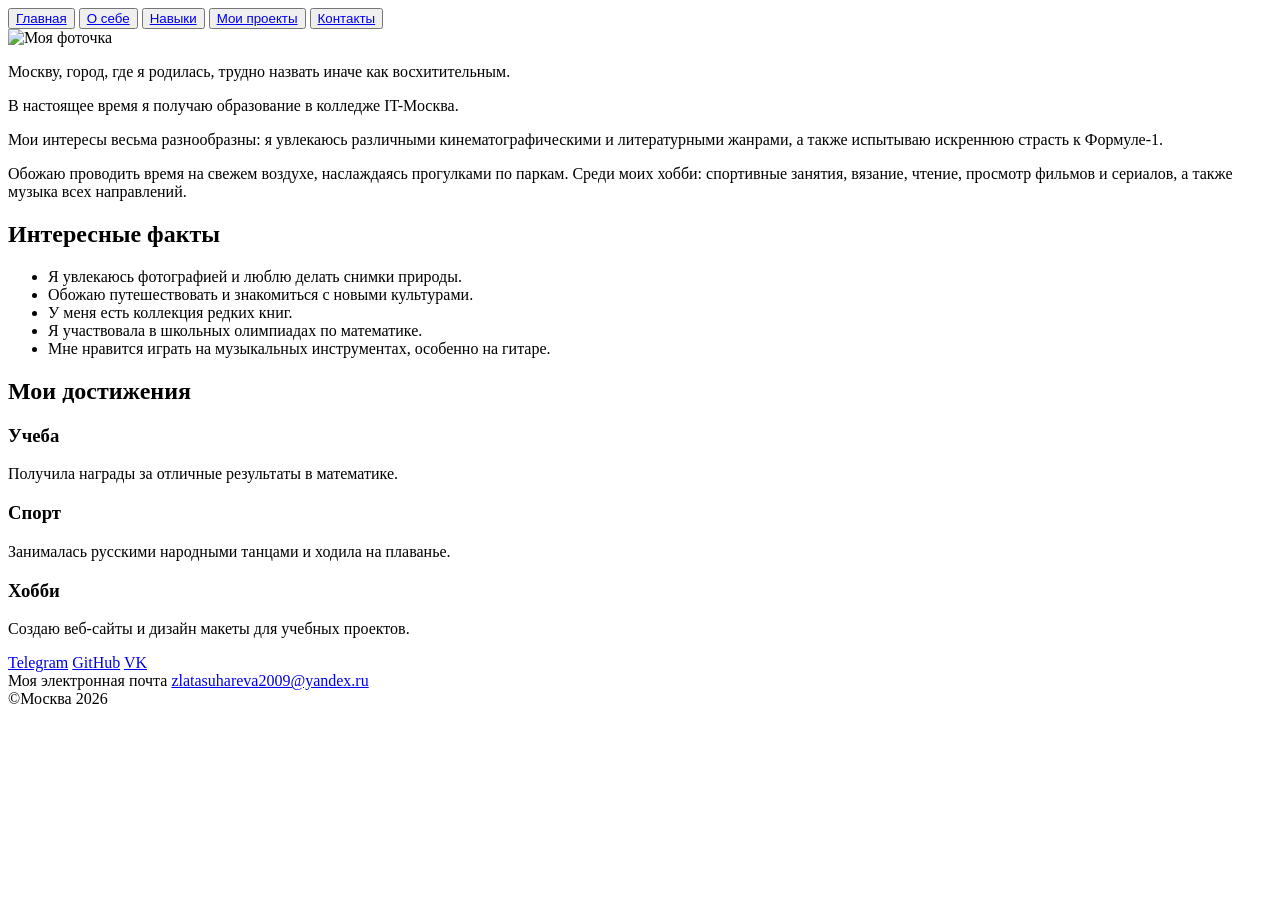
==== about.html @ 19916d43 "Add files via upload" ====
<!DOCTYPE html>
<html lang="en">
<head>
    <meta charset="UTF-8">
    <meta name="viewport" content="width=device-width, initial-scale=1.0">
    <title>Мое портфолио</title>
    <link rel="stylesheet" href="/styles/style.css">
    <link rel="icon" href="/images/icon.jpg">
</head>
<body class="text">
    <header>
        <nav>
            <button><a href="index.html">Главная</a></button>
            <button><a href="about.html" class="active">О себе</a></button>
            <button><a href="skills.html">Навыки</a></button>
            <button><a href="progects.html">Мои проекты</a></button>
            <button><a href="contacts.html">Контакты</a></button>
        </nav>
    </header>
    <main class="about">
        <section class="about-me">
            <div class="column photo">
                <img src="/home/student/Рабочий стол/my_site_practice/images/Avatar.jpg" width="150px" height="450px" alt="Моя фоточка">
            </div>
            <div class="column text">
                <p>Москву, город, где я родилась, трудно назвать иначе как восхитительным.</p>
                <p>В настоящее время я получаю образование в колледже IT-Москва.</p>
                <p>Мои интересы весьма разнообразны: я увлекаюсь различными кинематографическими и литературными жанрами, а также испытываю искреннюю страсть к Формуле-1.</p>
                <p>Обожаю проводить время на свежем воздухе, наслаждаясь прогулками по паркам. Среди моих хобби: спортивные занятия, вязание, чтение, просмотр фильмов и сериалов, а также музыка всех направлений.</p>
            </div>
          </section>
          <section>
            <h2>Интересные факты</h2>
            <ul>
              <li>Я увлекаюсь фотографией и люблю делать снимки природы.</li>
              <li>Обожаю путешествовать и знакомиться с новыми культурами.</li>
              <li>У меня есть коллекция редких книг.</li>
              <li>Я участвовала в школьных олимпиадах по математике.</li>
              <li>Мне нравится играть на музыкальных инструментах, особенно на гитаре.</li>
            </ul>
          </section>
          <section>
            <h2>Мои достижения</h2>
            <div class="achievements">
              <h3>Учеба</h3>
              <p>Получила награды за отличные результаты в математике.</p>
              <h3>Спорт</h3>
              <p>Занималась русскими народными танцами и ходила на плаванье.</p>
              <h3>Хобби</h3>
              <p>Создаю веб-сайты и дизайн макеты для учебных проектов.</p>
            </div>
          </section>
    </main>
    <footer>
        <div><a href="#">Telegram</a>
        <a href="https://github.com/zlatochka12345678">GitHub</a>
        <a href="#">VK</a></div>
        Моя электронная почта <a href="#">zlatasuhareva2009@yandex.ru</a>
        <div>
            ©Москва 2026
        </div>
    </footer>
</body>
</html>
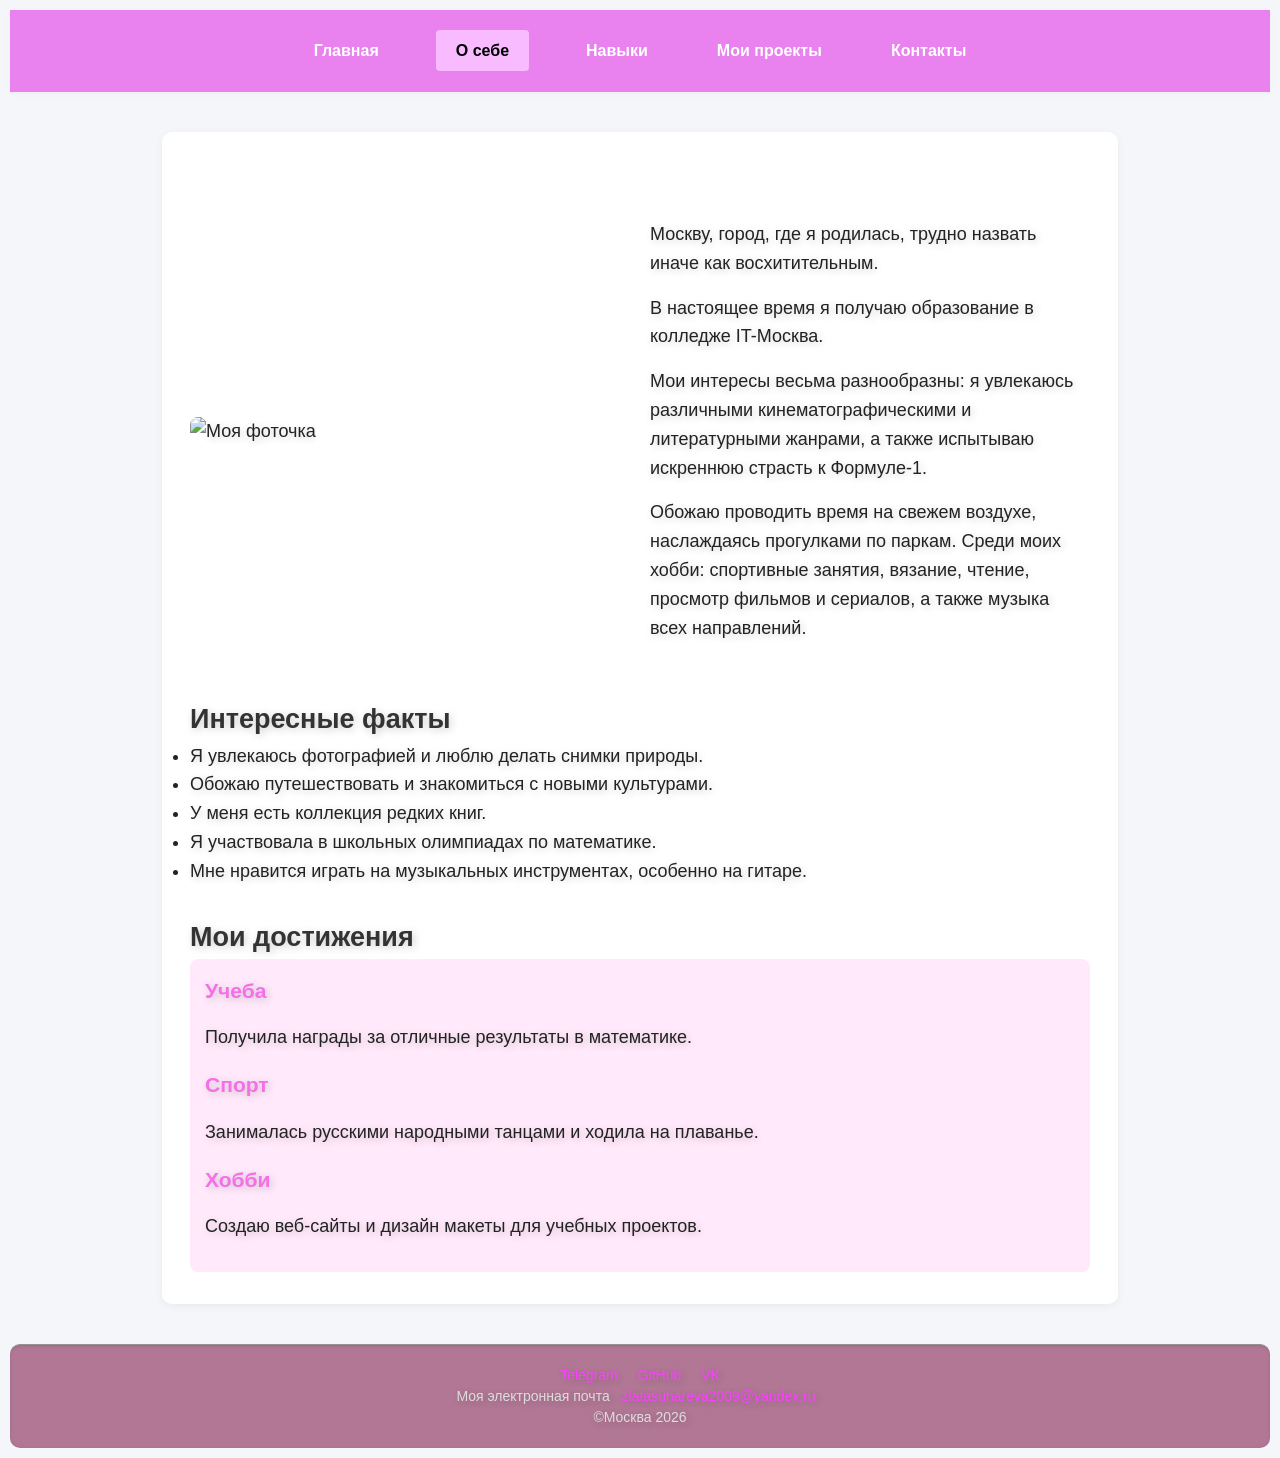
==== commit d9fe697b: "Update about.html" ====
--- a/about.html
+++ b/about.html
@@ -4,7 +4,7 @@
     <meta charset="UTF-8">
     <meta name="viewport" content="width=device-width, initial-scale=1.0">
     <title>Мое портфолио</title>
-    <link rel="stylesheet" href="/styles/style.css">
+    <link rel="stylesheet" href="style.css">
     <link rel="icon" href="/images/icon.jpg">
 </head>
 <body class="text">
--- a/style.css
+++ b/style.css
@@ -0,0 +1,442 @@
+* {
+    margin: 0;
+    padding: 0;
+}
+
+body {
+    font-family: "Segoe UI", Arial, sans-serif;
+    background-color: #f5f6fa;
+    color: #232323;
+    line-height: 1.6;
+}
+
+header {
+    background-color: #e981ef;
+    text-align: center;
+    padding: 20px;
+    box-shadow: 0 2px 5px rgba(193, 186, 186, 0.1);
+}
+
+nav a {
+    color: #ffffff;
+    text-decoration: none;
+    padding: 8px 12px;
+    font-weight: bold;
+    transition: background-color 0.2s, color 0.2s;
+    border-radius: 4px;
+}
+
+nav a:hover {
+    color: #e981ef;
+    background-color: #f8bbff;
+}
+  
+
+main {
+    max-width: 900px;
+    margin: 40px auto;
+    background: #fff;
+    padding: 32px 28px;
+    border-radius: 10px;
+    box-shadow: 0 2px 10px rgba(0,0,0,0.05);
+}
+
+table {
+    border-collapse:collapse;
+    background-color: #fff;
+    width: 10px;
+    height: 100px;
+    text-align: center;
+    max-width: 500px;
+    margin: 0 auto 35px auto;
+    padding: 10px 20px 0 20px;
+}
+
+.text {
+    font-family: 'Helvetica Rounded', Arial, sans-serif;
+    font-size: 18px;
+    font-weight: 400;
+    background-size: 600% 600%;
+    text-shadow: 2px 2px 8px rgba(0,0,0,0.2);
+    padding: 10px;
+    animation: gradientShift 3s ease infinite;
+}
+
+th {
+    font-weight: 700px;
+    text-transform: uppercase;
+  }
+  
+th,
+td {
+    padding: 10px 15px;
+    font-size: 20px;
+}
+
+h1 {
+    font-size: 2.2em;
+    color: #fba7ff;
+    margin-bottom: 12px;
+}
+
+button {
+    background-color: #e981ef;
+    border-radius: 5px;
+    border: none;
+    padding: 12px 20px;
+    color: hsl(0, 0%, 100%);
+    font-size: 16px;
+    cursor: pointer;
+    transition: background-color 0.2s;
+    font-weight: 600px;
+}
+
+button:hover {
+    background-color: #f8bbff;
+    font-weight: 600px;
+}
+
+.button {
+    background-color: rgb(245, 194, 255);
+    border-radius: 5px;
+    border: none;
+    padding: 12px 20px;
+    color: hsl(0, 0%, 100%);
+    font-size: 16px;
+    cursor: pointer;
+    transition: background-color 0.2s;
+    font-weight: 600px;
+}
+
+p {
+    margin-bottom: 16px;
+    margin-top: 16px;
+}
+
+@media (max-width: 768px) {
+    main {
+      padding: 20px 8px;
+    }
+    h1 {
+      font-size: 1.4em;
+    }
+}
+
+@media (max-width: 768px) {
+    .about-me {
+      display: flex;
+      flex-direction: column;
+      align-items: stretch;
+    }
+  
+    .column {
+      width: 100%;
+      padding: 10px;
+    }
+
+    .about-me h2 {
+      font-size: 1.2em;
+    }
+  
+    .form {
+      padding: 10px;
+    }
+
+    .input {
+      width: 100%;
+      font-size: 14px;
+      padding: 8px;
+    }
+
+    .inputForm svg {
+      width: 16px;
+      height: 16px;
+    }
+
+    .button-submit {
+      padding: 8px 16px;
+      font-size: 14px;
+    }
+  
+    h4 {
+      font-size: 1.1em;
+    }
+}
+
+@media (max-width: 768px) {
+    .skills {
+      display: flex;
+      flex-direction: column;
+      align-items: stretch;
+      gap: 16px; 
+    }
+  
+    .card {
+      margin: 0 0 16px 0;
+      padding: 12px;
+      width: 100%;
+      min-width: unset;
+      box-sizing: border-box;
+      align-items: center;
+      display: flex;
+      flex-direction: column;
+      text-align: center;
+    }
+
+    .card img {
+      width: 95%;
+      height: auto;
+      max-width: 200px;
+      margin-bottom: 12px;
+      border-radius: 8px;
+    }
+
+    h1, h3, h4 {
+      font-size: 1em;
+      margin-bottom: 10px;
+    }
+  
+    p {
+      font-size: 0.95em;
+      margin-bottom: 8px;
+    }
+
+    ul {
+      padding-left: 18px;
+    }
+    ul h4 {
+      margin-bottom: 7px;
+    }
+}
+
+@media (max-width: 768px) {
+    .about-me {
+      display: flex;
+      flex-direction: column;
+      align-items: center;
+    }
+  
+    .column {
+      width: 100%;
+      padding: 10px 0;
+      box-sizing: border-box;
+      text-align: center;
+    }
+  
+    .photo img {
+      width: 120px;
+      height: auto;
+      max-height: 240px;
+      margin-bottom: 12px;
+      border-radius: 12px;
+    }
+  
+    ul {
+      font-size: 1em;
+      padding-left: 24px;
+      margin-bottom: 16px;
+    }
+
+    h2, h3 {
+      font-size: 1.15em;
+      margin-bottom: 7px;
+      margin-top: 12px;
+    }
+    p {
+      font-size: 0.97em;
+      margin-bottom: 8px;
+    }
+    .achievements {
+      padding: 10px;
+      text-align: center;
+    }
+}
+  
+
+@keyframes gradientShift {
+    0% {
+      background-position: 0% 50%;
+    }
+    50% {
+      background-position: 100% 50%;
+    }
+    100% {
+      background-position: 0% 50%;
+    }
+}
+
+footer {
+    background-color: hsl(329, 27%, 58%); 
+    color: #ddd; 
+    padding: 20px 40px;
+    text-align: center;
+    font-size: 14px;
+    line-height: 1.5;
+    border-top: 1px solid #939393; 
+    box-shadow: inset 0 1px 3px rgba(100, 69, 102, 0.3);
+    margin-top: 40px;
+    border-radius: 10px;
+}
+
+.skills {
+    display: flex;
+    gap: 20px;
+    justify-content: center;
+    margin: 10px;
+}
+  
+.card {
+    background-color: #fff;
+    border: 1px solid #ddd;
+    border-radius: 10px;
+    box-shadow: 0 2px 6px rgba(31, 31, 31, 0.1);
+    padding: 20px;
+    width: 250px; 
+    transition: transform 0.3s, box-shadow 0.3s;
+}
+  
+.card:hover {
+    transform: translateY(-5px);
+    box-shadow: 0 4px 12px rgba(255, 255, 255, 0.2);
+}
+
+.card img {
+    max-width: 100%;
+    max-height: 100%;
+    display: block;
+    padding: 0 20px 10px 20px;
+}
+  
+footer a {
+    color: #f942ff; 
+    text-decoration: none;
+    margin: 0 8px;
+    transition: color 0.2s;
+}
+
+footer a:hover {
+    color: #f942ff;
+}
+
+.about-me {
+    display: flex;
+    gap: 20px;
+    align-items: center; 
+}
+  
+.about-me .column {
+    flex: 1;
+}
+  
+.about-me img {
+    width: 100%;
+    border-radius: 8px;
+}
+
+a {
+    text-decoration: none;
+    color: #f942ff;
+}
+
+textarea {
+    width: 300px; 
+    height: 100px;
+}
+
+.avatar {
+    width: 150px;
+    height: auto;
+    border-radius: 8px;
+    border: 2px solid #ccc;
+}
+  
+section {
+    margin-top: 30px;
+}
+  
+h2 {
+    margin-top: 20px;
+    color: #333;
+}
+
+h3 {
+    margin: 10px 0;
+}
+
+  
+li img {
+    border-radius: 4px;
+    border: 1px solid #ccc;
+    width: 70px;
+    height: 100px;
+}
+
+.achievements {
+    background-color: #ffe9fb;
+    padding: 15px;
+    border-radius: 8px;
+}
+  
+.achievements h3 {
+    margin-top: 0;
+    color: #f470e6;
+}
+  
+.progress-container {
+    max-width: 500px;
+    margin: 0 auto 35px auto;
+    padding: 10px 20px 0 20px;
+}
+  
+.progress-item {
+    margin-bottom: 20px;
+}
+  
+.progress-item span {
+    display: inline-block;
+    width: 160px;
+    font-weight: bold;
+    color: #424242;
+}
+  
+.progress-bar {
+    display: inline-block;
+    vertical-align: middle;
+    width: 250px;
+    background-color: #e0e0e0;
+    border-radius: 20px;
+    overflow: hidden;
+    height: 26px;
+    margin-left: 10px;
+    position: relative;
+}
+  
+.progress-fill {
+    background: linear-gradient(90deg,#ffbdeb 10%, #ff92de 50%, #ff48f0 100%);
+    height: 100%;
+    text-align: right;
+    color: #fff;
+    line-height: 26px;
+    font-weight: bold;
+    border-radius: 20px 0 0 20px;
+    padding-right: 12px;
+    transition: width 0.5s;
+}
+
+nav a.active {
+    background-color: #f8bbff; 
+    color: #000000;            
+    font-weight: 600px;
+    text-decoration: none;
+    padding:12px 20px;
+    font-weight: bold;
+    transition: background-color 0.2s, color 0.2s;
+    border-radius: 4px;
+    font-size: 16px;
+}
+
+nav a.active:hover {
+    background-color: #f8bbff;
+    color: #ffffff;
+    padding: 12px 20px;
+}
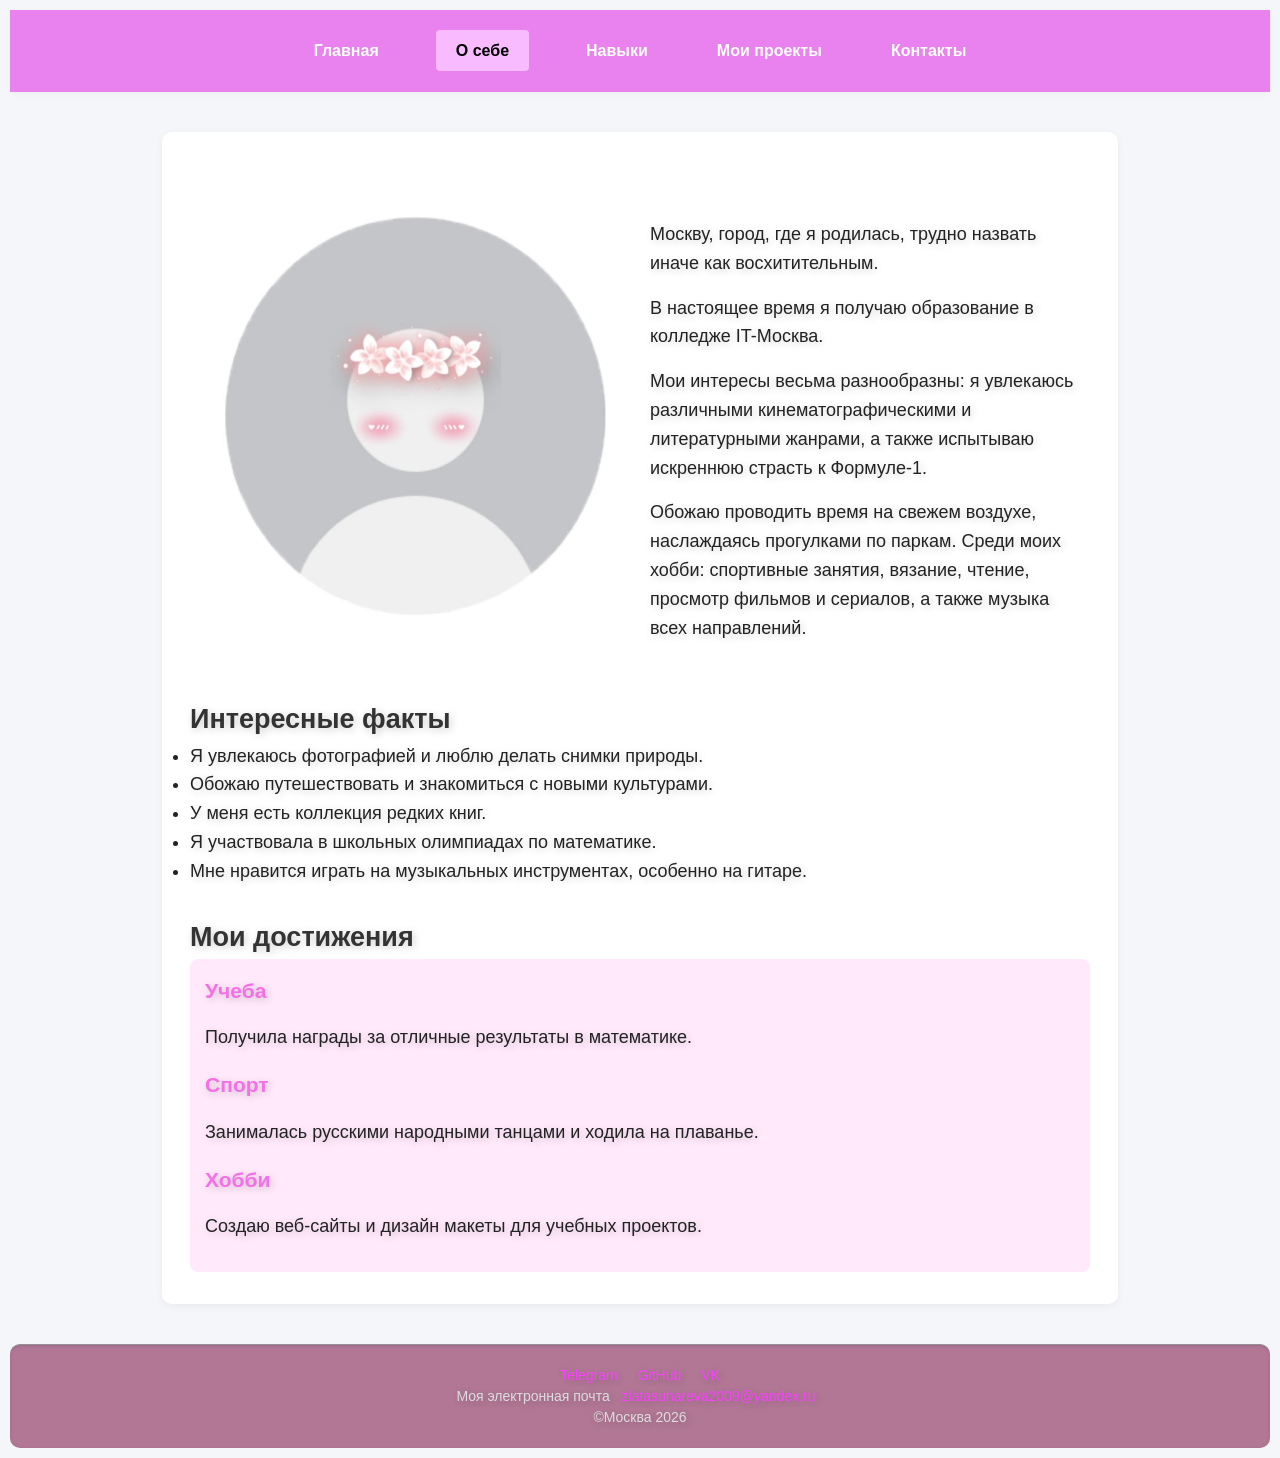
==== commit 542b599a: "Update about.html" ====
--- a/about.html
+++ b/about.html
@@ -20,7 +20,7 @@
     <main class="about">
         <section class="about-me">
             <div class="column photo">
-                <img src="/home/student/Рабочий стол/my_site_practice/images/Avatar.jpg" width="150px" height="450px" alt="Моя фоточка">
+                <img src="./images/Avatar.jpg" width="150px" height="450px" alt="Моя фоточка">
             </div>
             <div class="column text">
                 <p>Москву, город, где я родилась, трудно назвать иначе как восхитительным.</p>
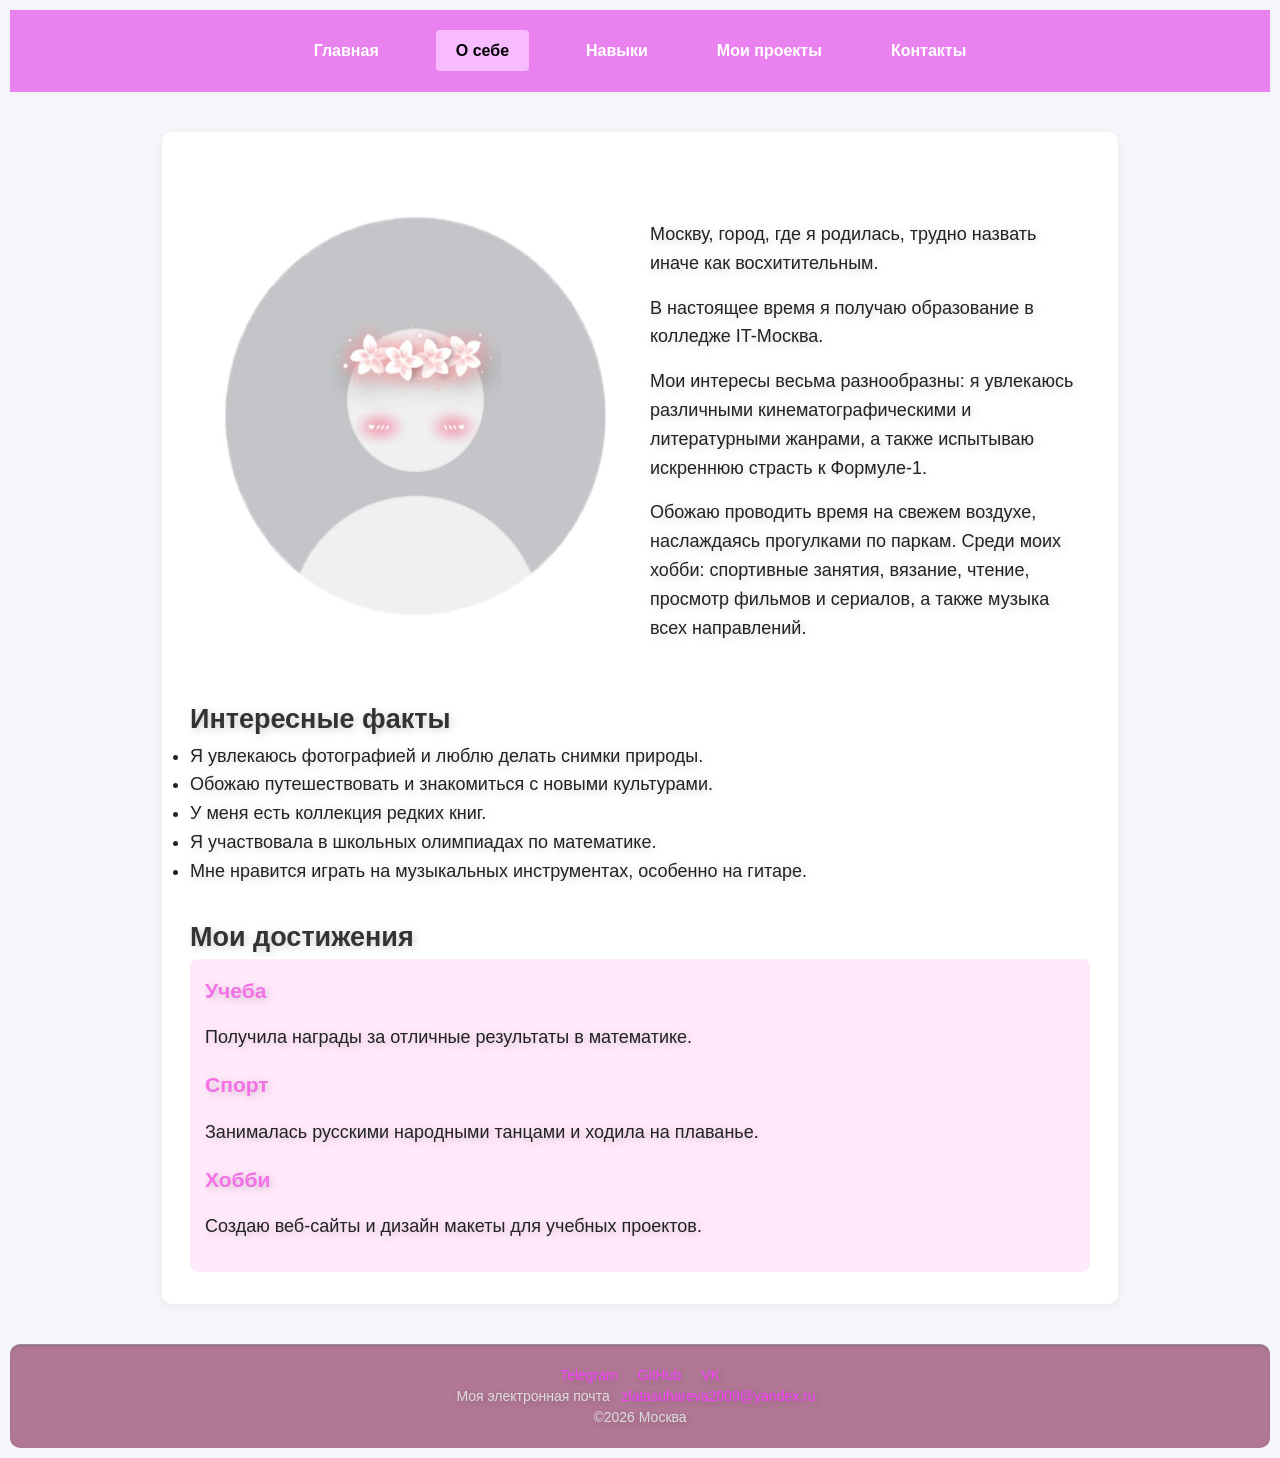
==== commit 82f87444: "Update about.html" ====
--- a/about.html
+++ b/about.html
@@ -5,7 +5,7 @@
     <meta name="viewport" content="width=device-width, initial-scale=1.0">
     <title>Мое портфолио</title>
     <link rel="stylesheet" href="style.css">
-    <link rel="icon" href="/images/icon.jpg">
+    <link rel="icon" href="./images/icon.jpg">
 </head>
 <body class="text">
     <header>
@@ -57,7 +57,7 @@
         <a href="#">VK</a></div>
         Моя электронная почта <a href="#">zlatasuhareva2009@yandex.ru</a>
         <div>
-            ©Москва 2026
+            ©2026 Москва 
         </div>
     </footer>
 </body>
